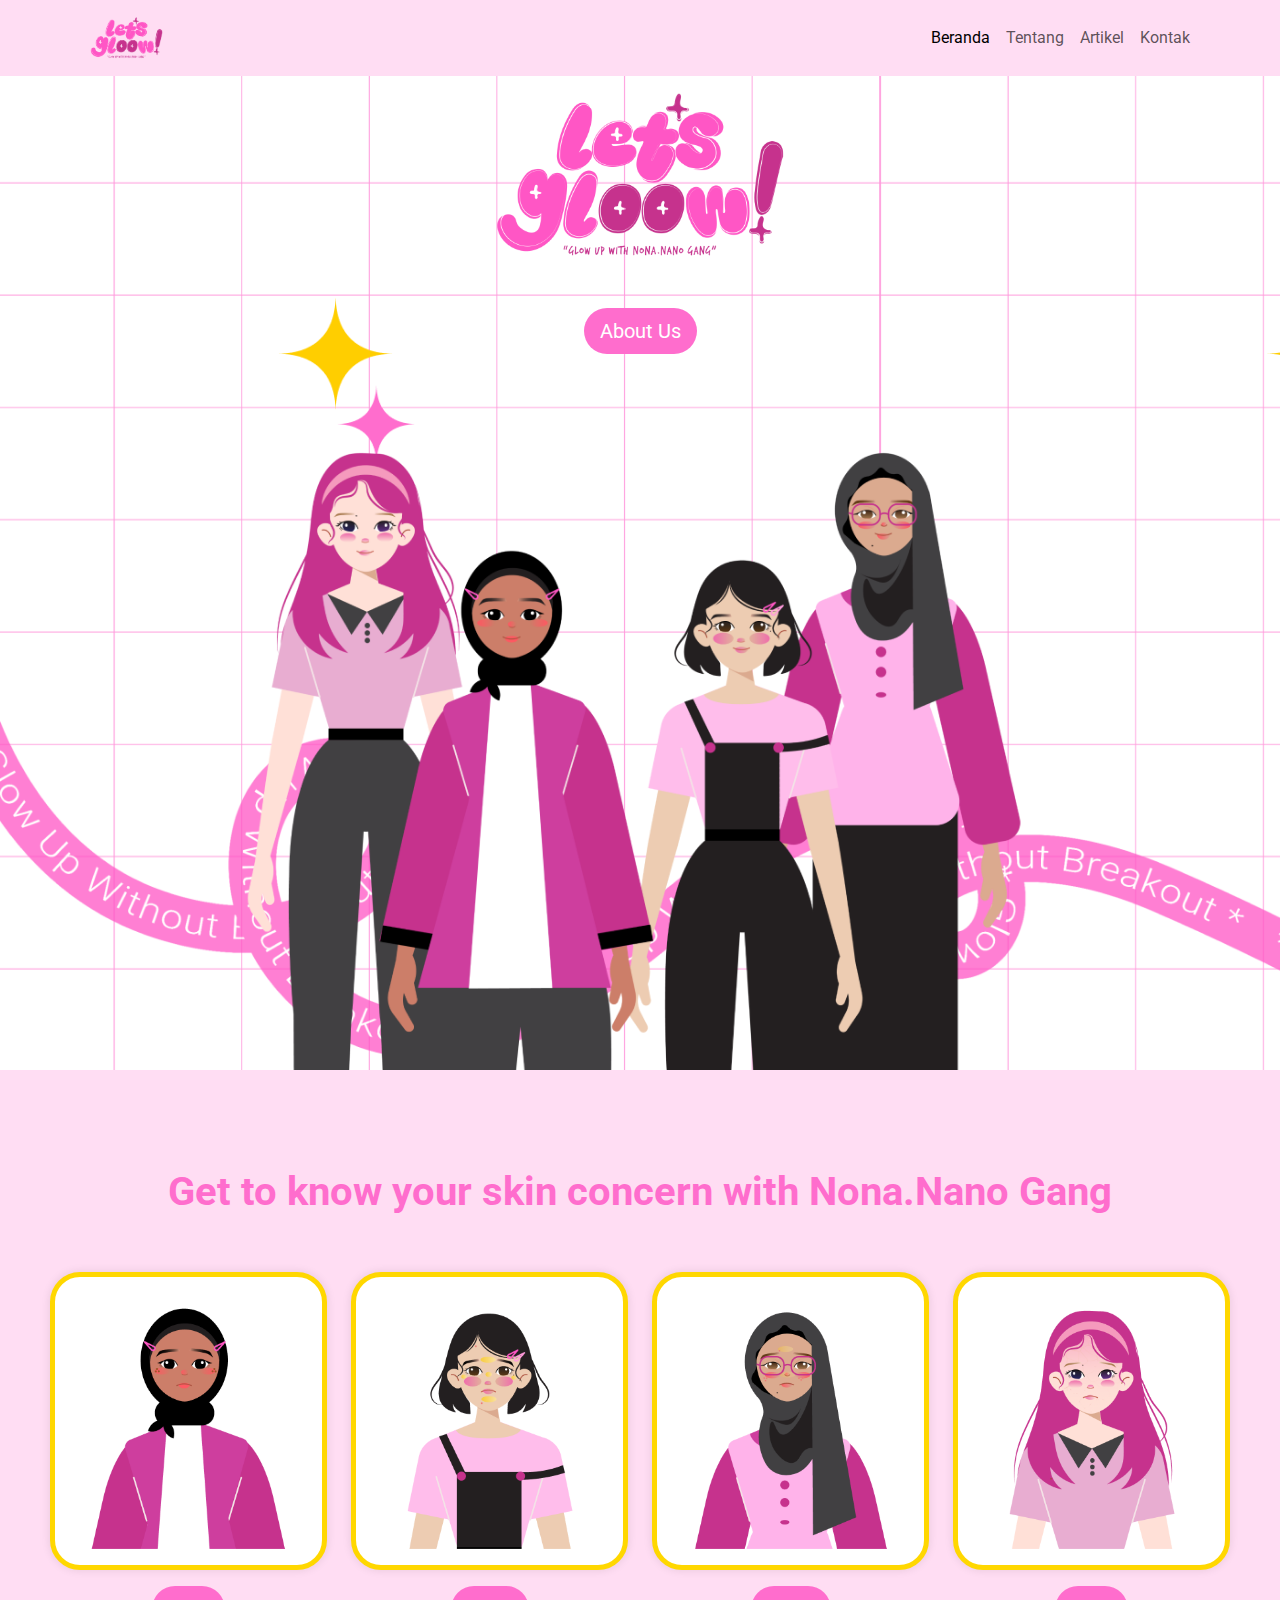
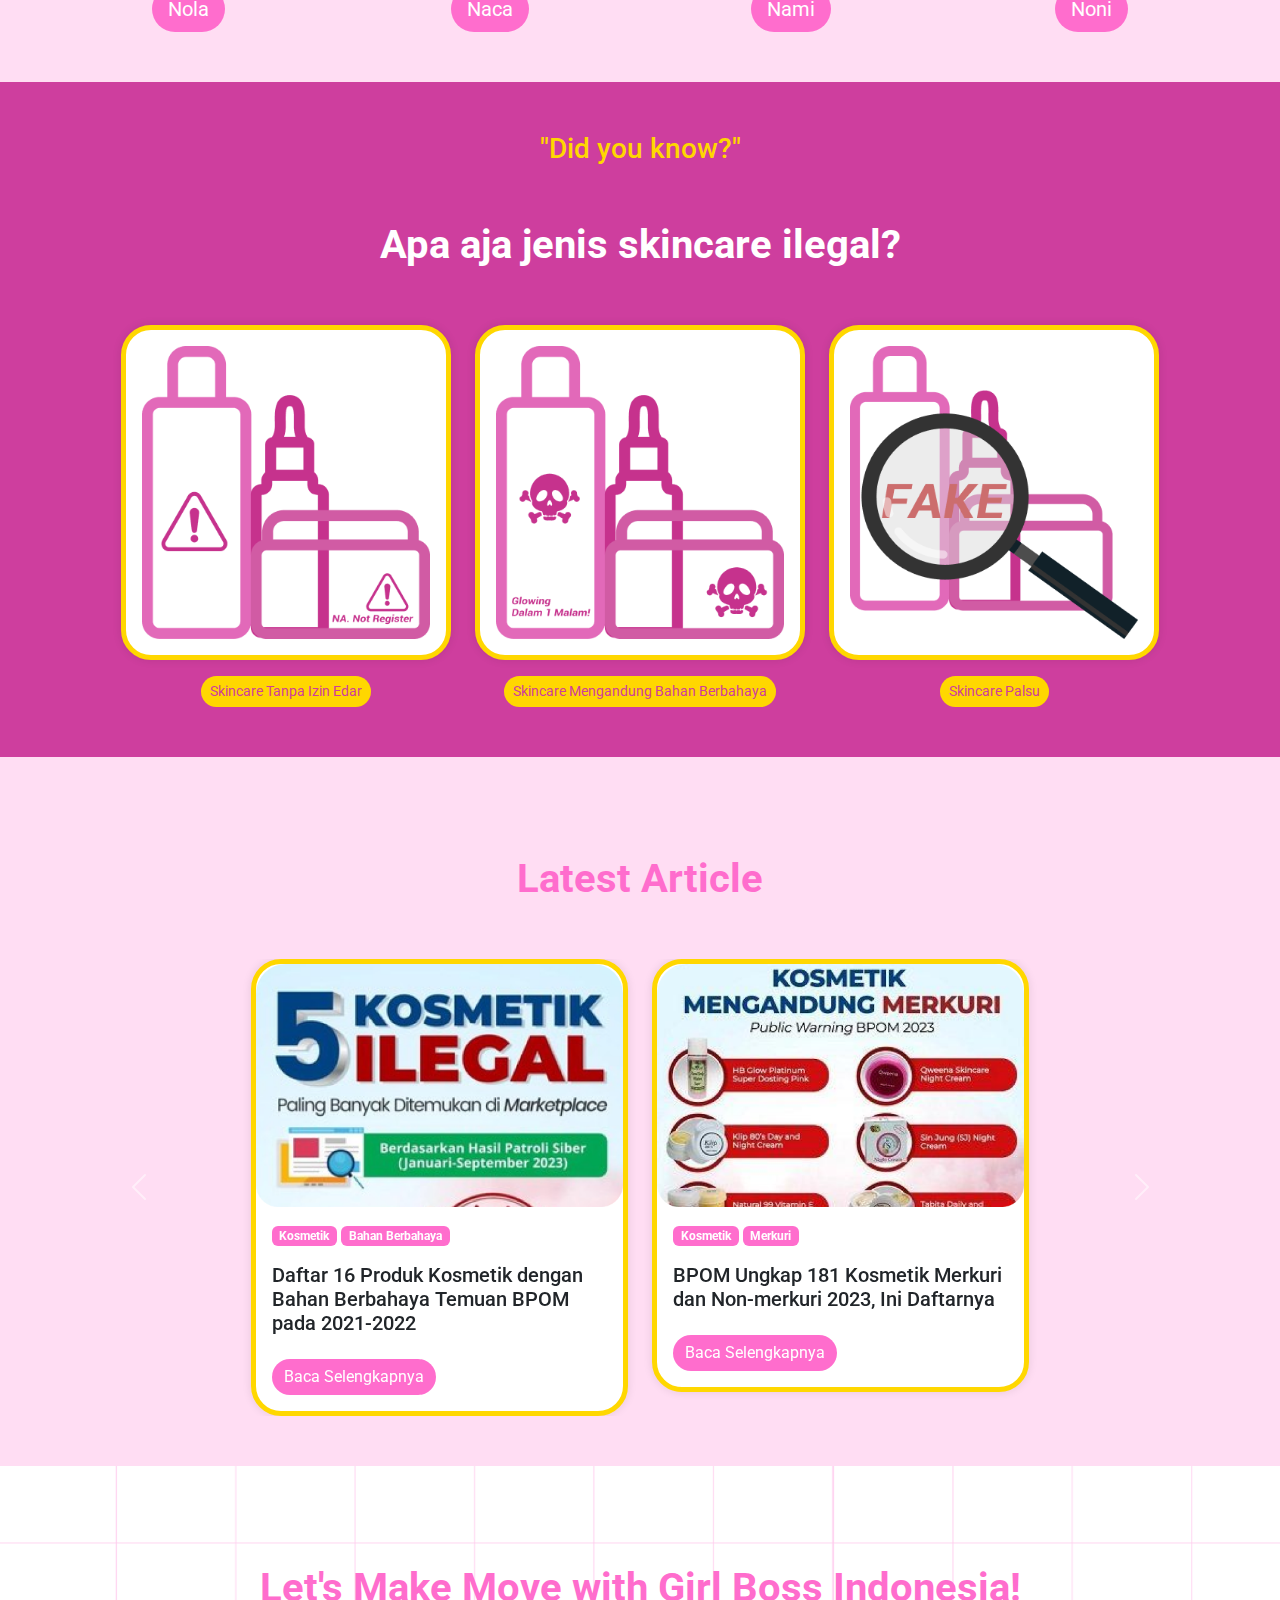
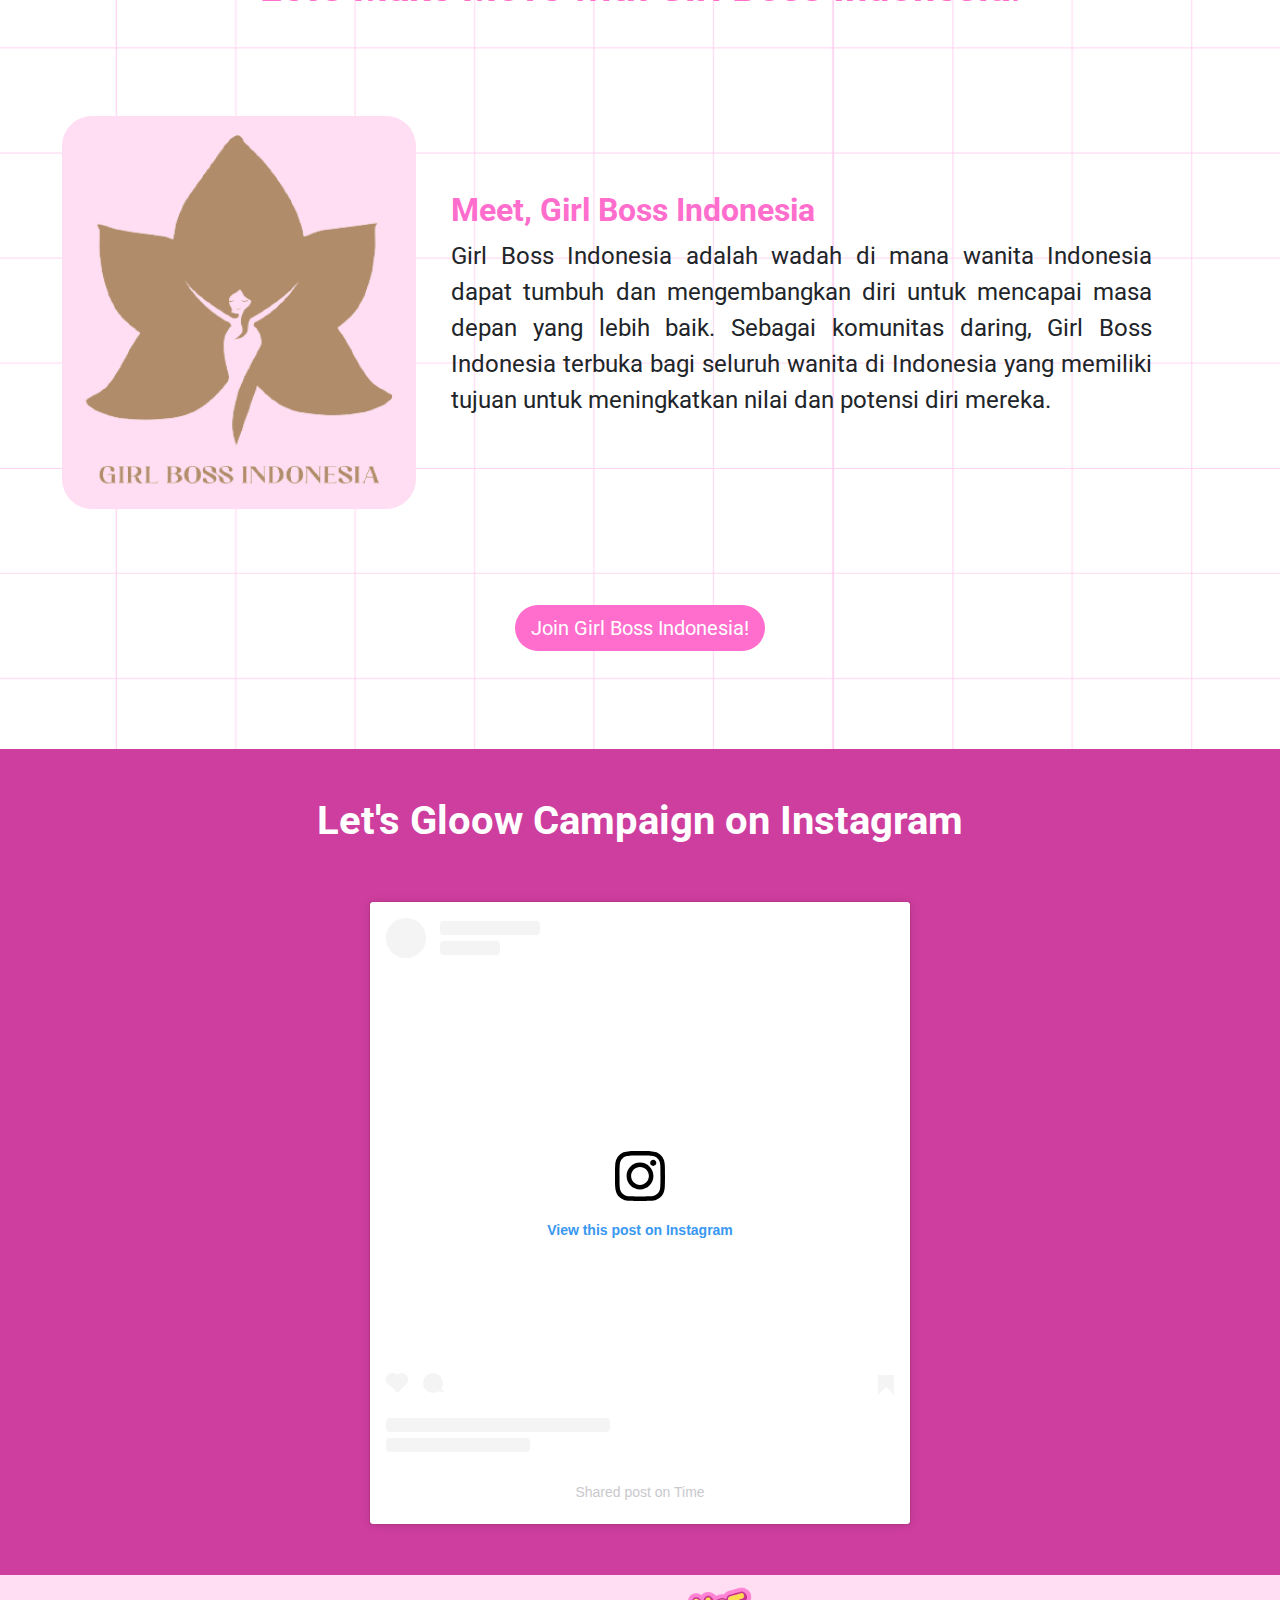
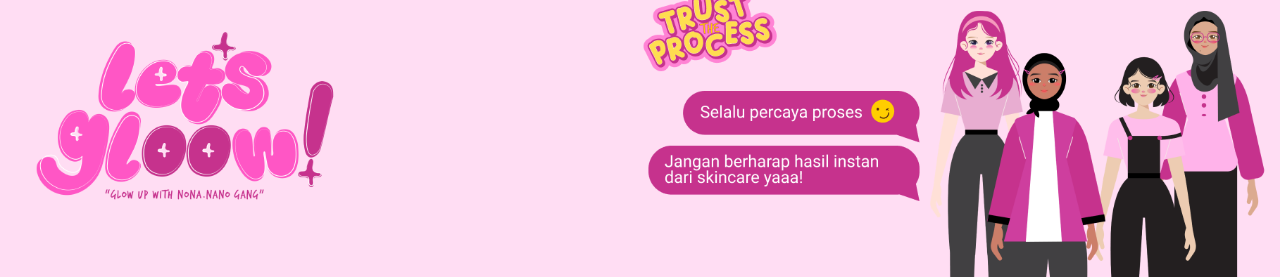
==== index.html @ 08733d03 "Initial Commit" ====
<!DOCTYPE html>
<html lang="en">

<head>
  <meta charset="UTF-8">
  <meta name="viewport" content="width=device-width, initial-scale=1.0">
  <title>Let's Gloow Campaign Website | Home</title>

  <!-- Bootstrap CSS -->
  <link href="https://cdn.jsdelivr.net/npm/bootstrap@5.3.3/dist/css/bootstrap.min.css" rel="stylesheet"
    integrity="sha384-QWTKZyjpPEjISv5WaRU9OFeRpok6YctnYmDr5pNlyT2bRjXh0JMhjY6hW+ALEwIH" crossorigin="anonymous">

  <!-- Custom CSS -->
  <link rel="stylesheet" href="assets/css/custom.css">
</head>

<body>
  <nav class="navbar bg-secondary navbar-expand-lg">
    <div class="container">
      <a class="navbar-brand" href="#">
        <img src="assets/images/logo.png" alt="Let's Gloow Campaign" height="50" class="d-inline-block align-top">
      </a>
      <button class="navbar-toggler" type="button" data-bs-toggle="collapse" data-bs-target="#navbarNavAltMarkup"
        aria-controls="navbarNavAltMarkup" aria-expanded="false" aria-label="Toggle navigation">
        <span class="navbar-toggler-icon"></span>
      </button>
      <div class="collapse navbar-collapse justify-content-end" id="navbarNavAltMarkup">
        <div class="navbar-nav">
          <a class="nav-link active" aria-current="page" href="#">Beranda</a>
          <a class="nav-link" href="/tentang.html">Tentang</a>
          <a class=" nav-link" href="#artikel">Artikel</a>
          <a class=" nav-link" href="/kontak.html">Kontak</a>
        </div>
      </div>
    </div>
  </nav>

  <div class="jumbotron d-flex flex-column justify-content-between" style="min-height: 100vh;">
    <div class="container d-flex flex-column justify-content-center align-items-center">
      <img src="assets/images/logo.png" alt="Let's Gloow Campaign" height="200" class="mb-3">
      <a class="btn btn-primary btn-lg mt-3" href="./tentang.html" role="button">About Us</a>
      <a href="#gang">
        <img src="assets/images/character.png" alt="Character" height="700" class="mt-3 align-self-end">
      </a>
    </div>
  </div>

  <div class="container-fluid bg-secondary" id="gang">
    <h1 class="text-center text-primary py-5"><strong>Get to know your skin concern with Nona.Nano Gang</strong>
    </h1>

    <div class="row row-cols-1 row-cols-md-4 g-4">
      <div class="col text-center">
        <div class="card">
          <div class="card-body">
            <a href="/nola.html">
              <img src="assets/images/nola.png" alt="Nola" class="card-img-top" height="100%">
          </div>
        </div>
        <a href="/nola.html" class="btn btn-primary btn-lg mt-3" role="button">Nola</a>
      </div>
      <div class="col text-center">
        <div class="card">
          <div class="card-body">
            <a href="/naca.html">
              <img src="assets/images/naca.png" alt="Naca" class="card-img-top" height="100%">
          </div>
        </div>
        <a href="/naca.html" class="btn btn-primary btn-lg mt-3" role="button">Naca</a>
      </div>
      <div class="col text-center">
        <div class="card">
          <div class="card-body">
            <a href="/nami.html">
              <img src="assets/images/nami.png" alt="Nami" class="card-img-top" height="100%">
          </div>
        </div>
        <a href="/nami.html" class="btn btn-primary btn-lg mt-3" role="button">Nami</a>
      </div>
      <div class="col text-center">
        <div class="card">
          <div class="card-body">
            <a href="/noni.html">
              <img src="assets/images/noni.png" alt="Noni" class="card-img-top" height="100%">
          </div>
        </div>
        <a href="/noni.html" class="btn btn-primary btn-lg mt-3" role="button">Noni</a>
      </div>
    </div>
  </div>

  <div class="container-fluid bg-dark" id="ilegal">
    <h3 class="text-center text-yellow">"Did you know?"</h3>
    <h1 class="text-center text-white py-5"><strong>Apa aja jenis skincare ilegal?</strong>
    </h1>

    <div class="d-flex justify-content-center">
      <div class="row justify-content-center">
        <div class="col-md-6 col-lg-4 text-center">
          <div class="card card-sm">
            <div class="card-body">
              <a href="/tanpa-izin-edar.html">
                <img src="assets/images/tanpa-izin-edar.png" alt="Skincare Tanpa Izin Edar"
                  class="card-img-top img-fluid" style="max-width: 18rem;">
            </div>
          </div>
          <a href="/tanpa-izin-edar.html" class="btn btn-yellow btn-sm mt-3" role="button">Skincare Tanpa Izin Edar</a>
        </div>
        <div class="col-md-6 col-lg-4 text-center">
          <div class="card card-sm">
            <div class="card-body">
              <a href="/bahan-berbahaya.html">
                <img src="assets/images/bahan-berbahaya.png" alt="Skincare Mengandung Bahan Berbahaya/Dilarang"
                  class="card-img-top img-fluid" style="max-width: 18rem;">
            </div>
          </div>
          <a href="/bahan-berbahaya.html" class="btn btn-yellow btn-sm mt-3" role="button">Skincare Mengandung Bahan
            Berbahaya</a>
        </div>
        <div class="col-md-6 col-lg-4 text-center">
          <div class="card">
            <div class="card-body">
              <a href="/palsu.html">
                <img src="assets/images/palsu.png" alt="Skincare Palsu" class="card-img-top img-fluid"
                  style="max-width: 18rem;">
            </div>
          </div>
          <a href="/palsu.html" class="btn btn-yellow btn-sm mt-3" role="button">Skincare Palsu</a>
        </div>
      </div>
    </div>
  </div>

  <div class="container-fluid bg-secondary" id="artikel">
    <h1 class="text-center text-primary py-5"><strong>Latest Article</strong>
    </h1>

    <div id="carousel" class="carousel slide" data-bs-ride="carousel">
      <div class="carousel-inner">
        <div class="carousel-item active">
          <div class="d-flex justify-content-center">
            <div class="row justify-content-center">
              <div class="col-md-6 col-lg-4">
                <div class=" card card-sm" style="width: 100%;">
                  <img src="assets/images/kosmetik-ilegal.png" class="card-img-top"
                    alt="Kosmetik Dengan Bahan Berbahaya" style="width: auto;">
                  <div class="card-body">
                    <span class="badge bg-primary">Kosmetik</span>
                    <span class="badge bg-primary">Bahan Berbahaya</span>
                    <h5 class="card-title mt-3">Daftar 16 Produk Kosmetik dengan Bahan Berbahaya Temuan BPOM pada
                      2021-2022
                    </h5>
                    <a href="https://www.liputan6.com/health/read/5097379/daftar-16-produk-kosmetik-dengan-bahan-berbahaya-temuan-bpom-pada-2021-2022"
                      class="btn btn-primary mt-3">Baca Selengkapnya</a>
                  </div>
                </div>
              </div>
              <div class="col-md-6 col-lg-4">
                <div class="card card-sm" style="width: 100%;">
                  <img src="assets/images/kosmetik-merkuri.png" class="card-img-top" alt="Kosmetik Mengandung Merkuri"
                    style="width: auto;">
                  <div class="card-body">
                    <span class="badge bg-primary">Kosmetik</span>
                    <span class="badge bg-primary">Merkuri</span>
                    <h5 class="card-title mt-3">BPOM Ungkap 181 Kosmetik Merkuri dan Non-merkuri 2023, Ini Daftarnya
                    </h5>
                    <a href="https://www.kompas.com/tren/read/2023/12/11/081500565/bpom-ungkap-181-kosmetik-merkuri-dan-non-merkuri-2023-ini-daftarnya?page=all"
                      class="btn btn-primary mt-3">Baca Selengkapnya</a>
                  </div>
                </div>
              </div>
            </div>
          </div>
        </div>
        <div class="carousel-item">
          <div class="d-flex justify-content-center">
            <div class="row justify-content-center">
              <div class="col-md-6 col-lg-4">
                <div class=" card card-sm" style="width: 100%;">
                  <img src="assets/images/steroid.jpeg" class="card-img-top" alt="Kosmetik Mengandung Steroid"
                    style="width: auto;">
                  <div class="card-body">
                    <span class="badge bg-primary">Kosmetik</span>
                    <span class="badge bg-primary">Steroid</span>
                    <h5 class="card-title mt-3">BPOM Sita Ribuan Kosmetik Berbahaya, Ada yang Mengandung Steroid
                    </h5>
                    <a href="https://www.cnnindonesia.com/gaya-hidup/20240404111552-255-1082727/bpom-sita-ribuan-kosmetik-berbahaya-ada-yang-mengandung-steroid"
                      class="btn btn-primary mt-3">Baca Selengkapnya</a>
                  </div>
                </div>
              </div>
              <div class="col-md-6 col-lg-4">
                <div class="card card-sm" style="width: 100%;">
                  <img src="assets/images/palsu.jpg" class="card-img-top" alt="Kosmetik Palsu/KW" style="width: auto;">
                  <div class="card-body">
                    <span class="badge bg-primary">Kosmetik</span>
                    <span class="badge bg-primary">Palsu</span>
                    <h5 class="card-title mt-3">Marak Kosmetik Ilegal, ini Cara Membedakan Kosmetik Palsu atau KW
                      Menurut BPOM
                    </h5>
                    <a href="https://bangka.tribunnews.com/2024/05/10/marak-kosmetik-ilegal-ini-cara-membedakan-kosmetik-palsu-atau-kw-menurut-bpom"
                      class="btn btn-primary mt-3">Baca Selengkapnya</a>
                  </div>
                </div>
              </div>
            </div>
          </div>
        </div>
      </div>
      <button class="carousel-control-prev" type="button" data-bs-target="#carousel" data-bs-slide="prev">
        <span class="carousel-control-prev-icon"></span>
        <span class="visually-hidden">Previous</span>
      </button>
      <button class="carousel-control-next" type="button" data-bs-target="#carousel" data-bs-slide="next">
        <span class="carousel-control-next-icon"></span>
        <span class="visually-hidden">Next</span>
      </button>
    </div>
  </div>

  <div class="container-fluid girlboss" id="girlboss">
    <header class="text-center p-5">
      <h1 class="text-primary"><strong>Let's Make Move with Girl Boss Indonesia!</strong></h1>
    </header>
    <div class="row justify-content-center align-items-center py-5">
      <div class="col-md-4 text-center">
        <img src="assets/images/girlboss.png" alt="Komunitas Girl Boss Indonesia" class="img-fluid img-girlboss">
      </div>
      <div class="col-md-8">
        <h3 class="text-primary" style="font-size: 2em;"><strong>Meet, Girl Boss Indonesia</strong></h3>
        <p style="font-size: 1.5em; text-align: justify; max-width: 90%;">Girl Boss Indonesia adalah wadah di mana
          wanita Indonesia
          dapat
          tumbuh
          dan
          mengembangkan diri untuk mencapai
          masa depan yang lebih baik. Sebagai komunitas daring, Girl Boss Indonesia terbuka bagi seluruh wanita di
          Indonesia yang memiliki tujuan untuk meningkatkan nilai dan potensi diri mereka.</p>
      </div>
    </div>
    <div class="row justify-content-center align-items-center py-5">
      <div class="col mx-auto text-center">
        <a href="https://instagram.com/id.girlboss" class="btn btn-primary btn-lg" role="button">Join Girl Boss
          Indonesia!</a>
      </div>
    </div>
  </div>

  <div class="centered-iframe">
    <h1 class="text-center text-white py-5"><strong>Let's Gloow Campaign on Instagram</strong>
    </h1>
    <blockquote class="instagram-media" data-instgrm-permalink="https://www.instagram.com/letsgloow.campaign/"
      data-instgrm-version="12"
      style=" background:#FFF; border:0; border-radius:3px; box-shadow:0 0 1px 0 rgba(0,0,0,0.5),0 1px 10px 0 rgba(0,0,0,0.15); margin: 1px; max-width:540px; min-width:326px; padding:0; width:99.375%; width:undefinedpx;height:undefinedpx;max-height:100%; width:undefinedpx;">
      <div style="padding:16px;"> <a id="main_link" href="https://www.instagram.com/letsgloow.campaign/"
          style=" background:#FFFFFF; line-height:0; padding:0 0; text-align:center; text-decoration:none; width:100%;"
          target="_blank">
          <div style=" display: flex; flex-direction: row; align-items: center;">
            <div
              style="background-color: #F4F4F4; border-radius: 50%; flex-grow: 0; height: 40px; margin-right: 14px; width: 40px;">
            </div>
            <div style="display: flex; flex-direction: column; flex-grow: 1; justify-content: center;">
              <div
                style=" background-color: #F4F4F4; border-radius: 4px; flex-grow: 0; height: 14px; margin-bottom: 6px; width: 100px;">
              </div>
              <div style=" background-color: #F4F4F4; border-radius: 4px; flex-grow: 0; height: 14px; width: 60px;">
              </div>
            </div>
          </div>
          <div style="padding: 19% 0;"></div>
          <div style="display:block; height:50px; margin:0 auto 12px; width:50px;"><svg width="50px" height="50px"
              viewBox="0 0 60 60" version="1.1" xmlns="https://www.w3.org/2000/svg"
              xmlns:xlink="https://www.w3.org/1999/xlink">
              <g stroke="none" stroke-width="1" fill="none" fill-rule="evenodd">
                <g transform="translate(-511.000000, -20.000000)" fill="#000000">
                  <g>
                    <path
                      d="M556.869,30.41 C554.814,30.41 553.148,32.076 553.148,34.131 C553.148,36.186 554.814,37.852 556.869,37.852 C558.924,37.852 560.59,36.186 560.59,34.131 C560.59,32.076 558.924,30.41 556.869,30.41 M541,60.657 C535.114,60.657 530.342,55.887 530.342,50 C530.342,44.114 535.114,39.342 541,39.342 C546.887,39.342 551.658,44.114 551.658,50 C551.658,55.887 546.887,60.657 541,60.657 M541,33.886 C532.1,33.886 524.886,41.1 524.886,50 C524.886,58.899 532.1,66.113 541,66.113 C549.9,66.113 557.115,58.899 557.115,50 C557.115,41.1 549.9,33.886 541,33.886 M565.378,62.101 C565.244,65.022 564.756,66.606 564.346,67.663 C563.803,69.06 563.154,70.057 562.106,71.106 C561.058,72.155 560.06,72.803 558.662,73.347 C557.607,73.757 556.021,74.244 553.102,74.378 C549.944,74.521 548.997,74.552 541,74.552 C533.003,74.552 532.056,74.521 528.898,74.378 C525.979,74.244 524.393,73.757 523.338,73.347 C521.94,72.803 520.942,72.155 519.894,71.106 C518.846,70.057 518.197,69.06 517.654,67.663 C517.244,66.606 516.755,65.022 516.623,62.101 C516.479,58.943 516.448,57.996 516.448,50 C516.448,42.003 516.479,41.056 516.623,37.899 C516.755,34.978 517.244,33.391 517.654,32.338 C518.197,30.938 518.846,29.942 519.894,28.894 C520.942,27.846 521.94,27.196 523.338,26.654 C524.393,26.244 525.979,25.756 528.898,25.623 C532.057,25.479 533.004,25.448 541,25.448 C548.997,25.448 549.943,25.479 553.102,25.623 C556.021,25.756 557.607,26.244 558.662,26.654 C560.06,27.196 561.058,27.846 562.106,28.894 C563.154,29.942 563.803,30.938 564.346,32.338 C564.756,33.391 565.244,34.978 565.378,37.899 C565.522,41.056 565.552,42.003 565.552,50 C565.552,57.996 565.522,58.943 565.378,62.101 M570.82,37.631 C570.674,34.438 570.167,32.258 569.425,30.349 C568.659,28.377 567.633,26.702 565.965,25.035 C564.297,23.368 562.623,22.342 560.652,21.575 C558.743,20.834 556.562,20.326 553.369,20.18 C550.169,20.033 549.148,20 541,20 C532.853,20 531.831,20.033 528.631,20.18 C525.438,20.326 523.257,20.834 521.349,21.575 C519.376,22.342 517.703,23.368 516.035,25.035 C514.368,26.702 513.342,28.377 512.574,30.349 C511.834,32.258 511.326,34.438 511.181,37.631 C511.035,40.831 511,41.851 511,50 C511,58.147 511.035,59.17 511.181,62.369 C511.326,65.562 511.834,67.743 512.574,69.651 C513.342,71.625 514.368,73.296 516.035,74.965 C517.703,76.634 519.376,77.658 521.349,78.425 C523.257,79.167 525.438,79.673 528.631,79.82 C531.831,79.965 532.853,80.001 541,80.001 C549.148,80.001 550.169,79.965 553.369,79.82 C556.562,79.673 558.743,79.167 560.652,78.425 C562.623,77.658 564.297,76.634 565.965,74.965 C567.633,73.296 568.659,71.625 569.425,69.651 C570.167,67.743 570.674,65.562 570.82,62.369 C570.966,59.17 571,58.147 571,50 C571,41.851 570.966,40.831 570.82,37.631">
                    </path>
                  </g>
                </g>
              </g>
            </svg></div>
          <div style="padding-top: 8px;">
            <div
              style=" color:#3897f0; font-family:Arial,sans-serif; font-size:14px; font-style:normal; font-weight:550; line-height:18px;">
              View this post on Instagram</div>
          </div>
          <div style="padding: 12.5% 0;"></div>
          <div style="display: flex; flex-direction: row; margin-bottom: 14px; align-items: center;">
            <div>
              <div
                style="background-color: #F4F4F4; border-radius: 50%; height: 12.5px; width: 12.5px; transform: translateX(0px) translateY(7px);">
              </div>
              <div
                style="background-color: #F4F4F4; height: 12.5px; transform: rotate(-45deg) translateX(3px) translateY(1px); width: 12.5px; flex-grow: 0; margin-right: 14px; margin-left: 2px;">
              </div>
              <div
                style="background-color: #F4F4F4; border-radius: 50%; height: 12.5px; width: 12.5px; transform: translateX(9px) translateY(-18px);">
              </div>
            </div>
            <div style="margin-left: 8px;">
              <div style=" background-color: #F4F4F4; border-radius: 50%; flex-grow: 0; height: 20px; width: 20px;">
              </div>
              <div
                style=" width: 0; height: 0; border-top: 2px solid transparent; border-left: 6px solid #f4f4f4; border-bottom: 2px solid transparent; transform: translateX(16px) translateY(-4px) rotate(30deg)">
              </div>
            </div>
            <div style="margin-left: auto;">
              <div
                style=" width: 0px; border-top: 8px solid #F4F4F4; border-right: 8px solid transparent; transform: translateY(16px);">
              </div>
              <div
                style=" background-color: #F4F4F4; flex-grow: 0; height: 12px; width: 16px; transform: translateY(-4px);">
              </div>
              <div
                style=" width: 0; height: 0; border-top: 8px solid #F4F4F4; border-left: 8px solid transparent; transform: translateY(-4px) translateX(8px);">
              </div>
            </div>
          </div>
          <div
            style="display: flex; flex-direction: column; flex-grow: 1; justify-content: center; margin-bottom: 24px;">
            <div
              style=" background-color: #F4F4F4; border-radius: 4px; flex-grow: 0; height: 14px; margin-bottom: 6px; width: 224px;">
            </div>
            <div style=" background-color: #F4F4F4; border-radius: 4px; flex-grow: 0; height: 14px; width: 144px;">
            </div>
          </div>
        </a>
        <p
          style=" color:#c9c8cd; font-family:Arial,sans-serif; font-size:14px; line-height:17px; margin-bottom:0; margin-top:8px; overflow:hidden; padding:8px 0 7px; text-align:center; text-overflow:ellipsis; white-space:nowrap;">
          <a href="https://www.instagram.com/letsgloow.campaign/"
            style=" color:#c9c8cd; font-family:Arial,sans-serif; font-size:14px; font-style:normal; font-weight:normal; line-height:17px; text-decoration:none;"
            target="_blank">Shared post</a> on <time
            style=" font-family:Arial,sans-serif; font-size:14px; line-height:17px;">Time</time>
        </p>
      </div>
    </blockquote>
    <script async src="https://www.instagram.com/embed.js"></script>
    <div style="overflow: auto; position: absolute; height: 0pt; width: 0pt;"><a
        href="https://instaembedcode.com/">Instagram embed code generator</a></div>
    <script type="text/javascript" src="https://instaembedcode.com/in.js"></script>
  </div>
  <style>
    .boxes3 {
      height: 175px;
      width: 153px;
    }

    #n img {
      max-height: none !important;
      max-width: none !important;
      background: none !important
    }

    #inst i {
      max-height: none !important;
      max-width: none !important;
      background: none !important
    }
  </style>

  <footer class="bg-secondary text-center" id="footer">
    <img src="assets/images/bg-footer.png" alt="Footer" class="img-fluid align-bottom">
  </footer>

  <script src=" https://cdn.jsdelivr.net/npm/bootstrap@5.3.3/dist/js/bootstrap.bundle.min.js"
    integrity="sha384-YvpcrYf0tY3lHB60NNkmXc5s9fDVZLESaAA55NDzOxhy9GkcIdslK1eN7N6jIeHz" crossorigin="anonymous">
    </script>
</body>

</html>
---- assets/css/custom.css ----
/* Custom CSS */

/* Font */
@import url('https://fonts.googleapis.com/css2?family=Roboto:ital,wght@0,100;0,300;0,400;0,500;0,700;0,900;1,100;1,300;1,400;1,500;1,700;1,900&display=swap');

body {
  font-family: "Roboto", sans-serif;
}

/* Primary Color */
:root {
  --primary-color: #FF6DCD;
}

/* Secondary Color */
:root {
  --secondary-color: #FFDDF3;
}

/* Darker Color */
:root {
  --dark-color: #CE3E9E;
}

/* Background Primary */
.bg-primary {
  background-color: var(--primary-color) !important;
}

/* Background Secondary */
.bg-secondary {
  background-color: var(--secondary-color) !important;
}

/* Background Darker */
.bg-dark {
  background-color: #CE3E9E !important;
}

/* Primary Button (Replace bootstrap btn-primary) */
.btn-primary {
  background-color: var(--primary-color) !important;
  color: #fff !important;
  border: #FF6DCD !important;
}

/* Secondary Button (Replace bootstrap btn-secondary) */
.btn-secondary {
  background-color: var(--secondary-color) !important;
  color: var(--primary-color) !important;
  border: var(--primary-color) !important;
}

/* White Button (Replace bootstrap btn-light) */
.btn-light {
  background-color: #fff !important;
  color: var(--primary-color) !important;
  border: var(--primary-color) !important;
}

.btn-yellow {
  background-color: #FFD700 !important;
  color: var(--dark-color) !important;
}

.text-primary {
  color: var(--primary-color) !important;
}

.text-secondary {
  color: var(--secondary-color) !important;
}

.text-yellow {
  color: #FFD700 !important;
}

.text-dark {
  color: #CE3E9E !important;
}

.jumbotron {
  background-image: url('../images/bg-jumbotron.png');
  background-size: cover;
  color: #fff;
  text-align: center;
  min-height: auto;
  display: flex;
  justify-content: center;
  align-items: center;
}

.container-fluid {
  padding: 50px 50px;
}

.card {
  border: 5px solid #FFD700;
  border-radius: 30px;
  box-shadow: 0 0 10px rgba(0, 0, 0, 0.1);
}

.card-girlboss {
  border: 5px solid #FF6DCD;
  border-radius: 30px;
  box-shadow: 0 0 10px rgba(0, 0, 0, 0.1);
}

/* change all btn border radius */

.btn {
  border-radius: 30px !important;
}

.card-img-top {
  border-top-left-radius: 30px;
  border-top-right-radius: 30px;
}

.girlboss {
  background-image: url('../images/bg-girlboss.png');
  background-size: cover;
}

.img-girlboss {
  border-radius: 30px;
  background-color: #FFDDF3;
}

.about-us {
  background-image: url('../images/about-us.png');
  background-size: cover;
  background-attachment: scroll;
  min-height: 100vh;
  display: flex;
  justify-content: center;
  align-items: center;
}

.card-about {
  border: 0;
  width: 75%;
}

.card-about .card-header {
  background-color: #FF6DCD;
  color: #FFF;
  border-top-left-radius: 22px;
  border-top-right-radius: 22px;
  font-size: 2em;
  font-style: italic;
  border: 0;
}

.card-about .card-body {
  background-color: #FFF;
  color: #FF6DCD;
  font-weight: 500;
  border-bottom-left-radius: 22px;
  border-bottom-right-radius: 22px;
}

.centered-iframe {
  display: flex;
  flex-direction: column;
  justify-content: center;
  align-items: center;
  background-color: #CE3E9E;
  padding-bottom: 50px;
}

blockquote.instagram-media {
  margin: auto;
}

.rounded-circle {
  border-radius: 50%;
  border: 8px solid #FF6DCD;
}
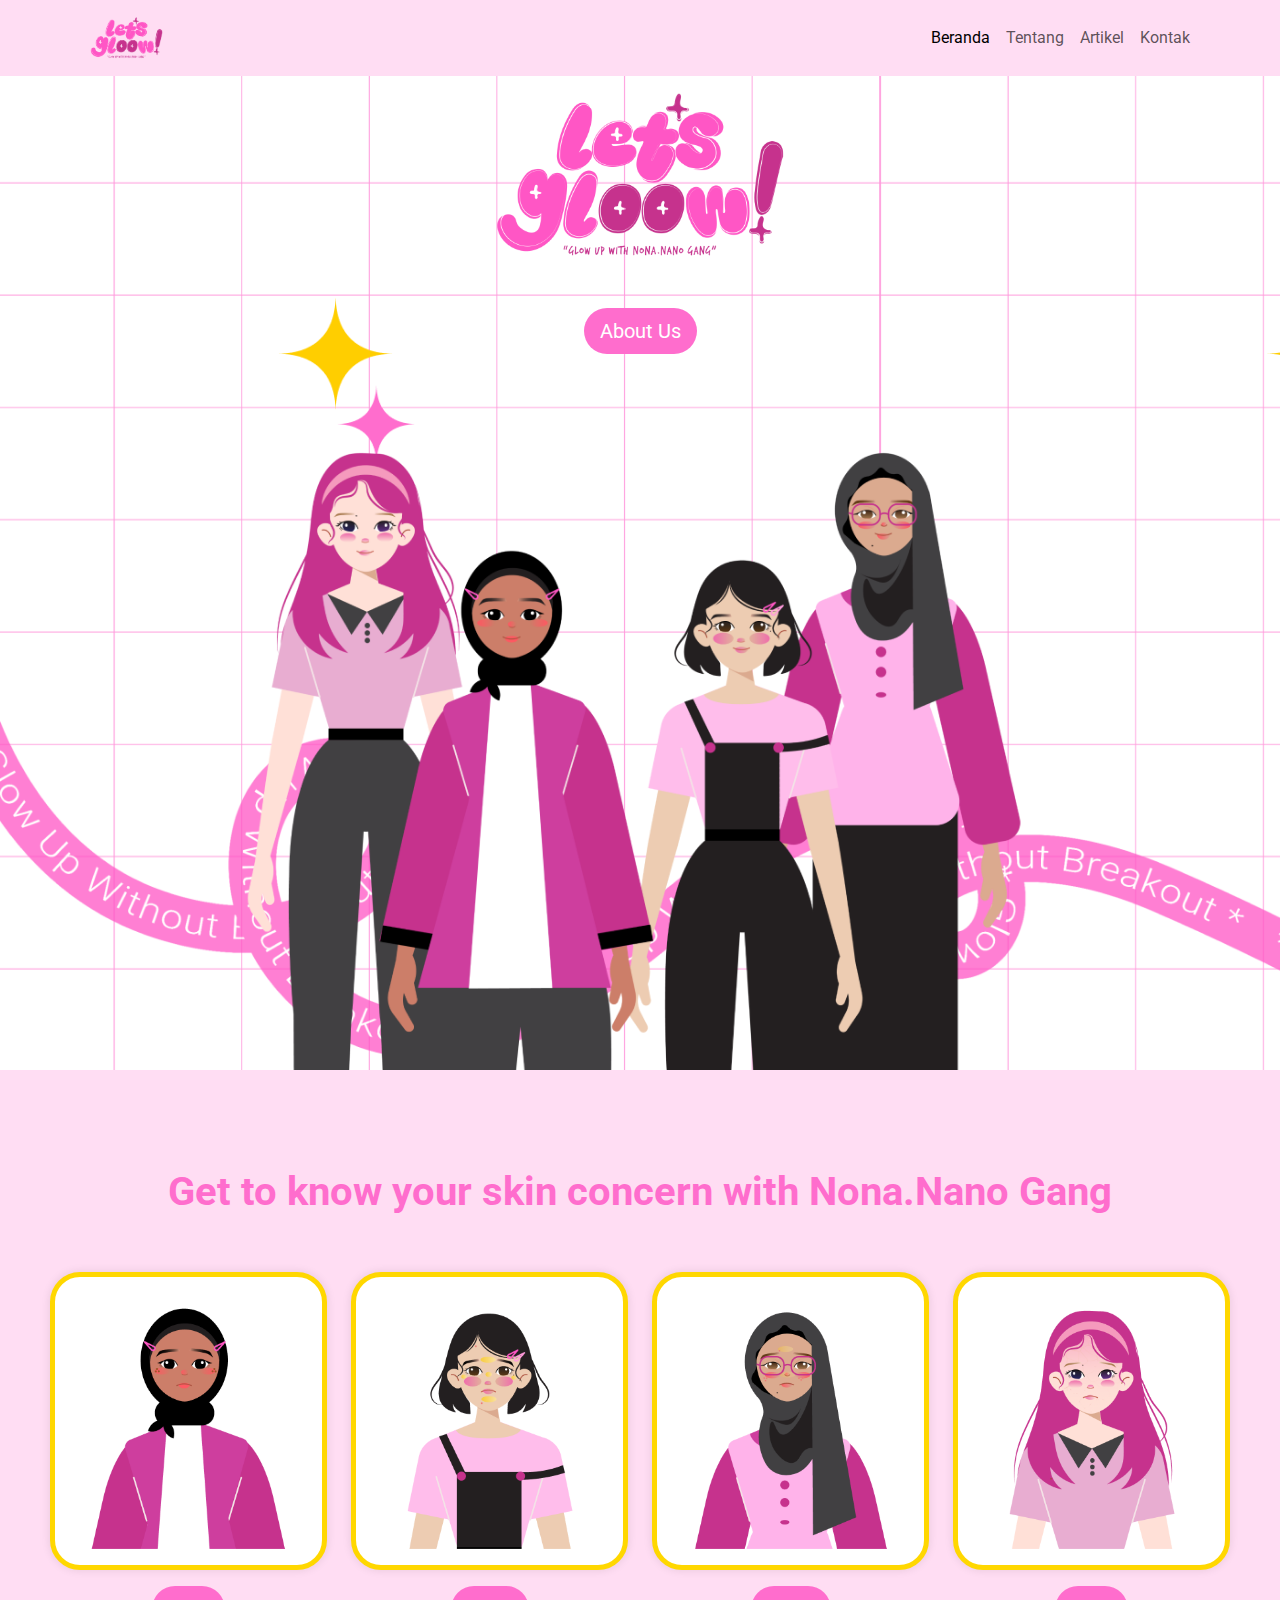
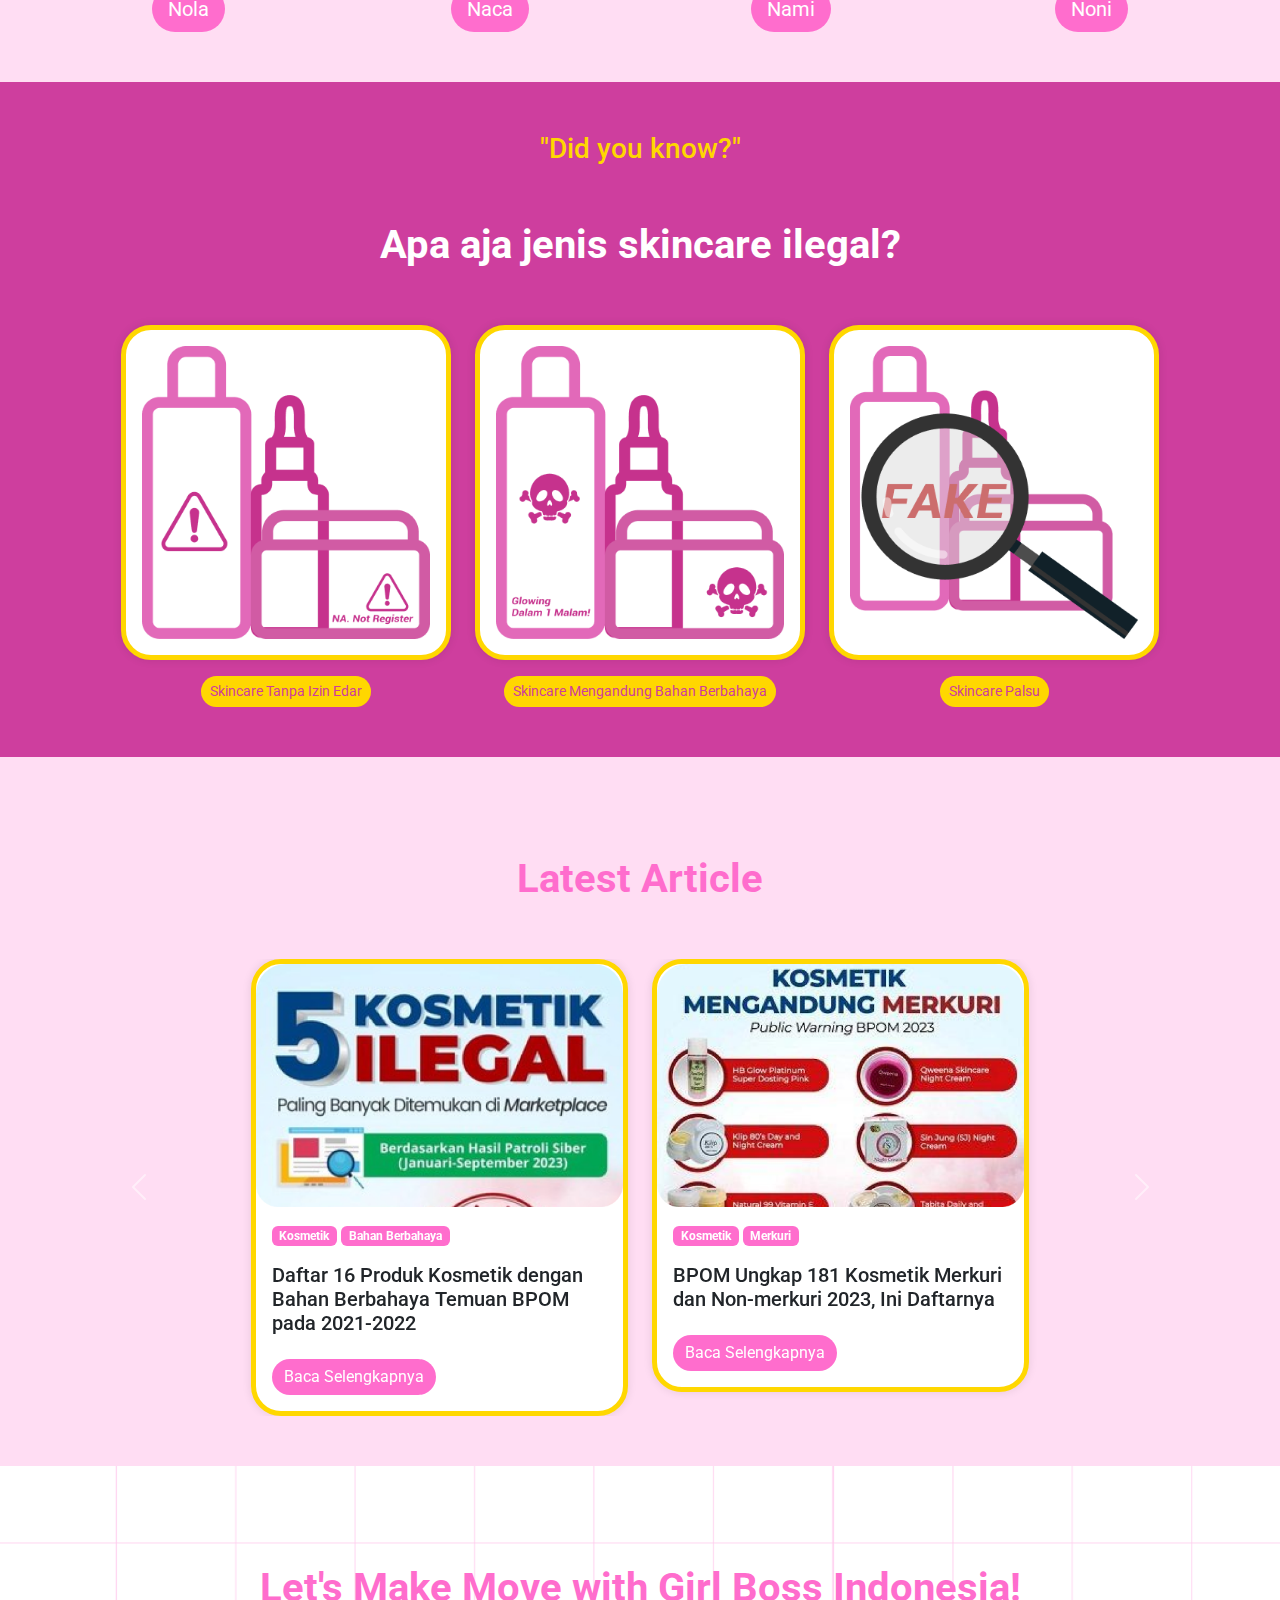
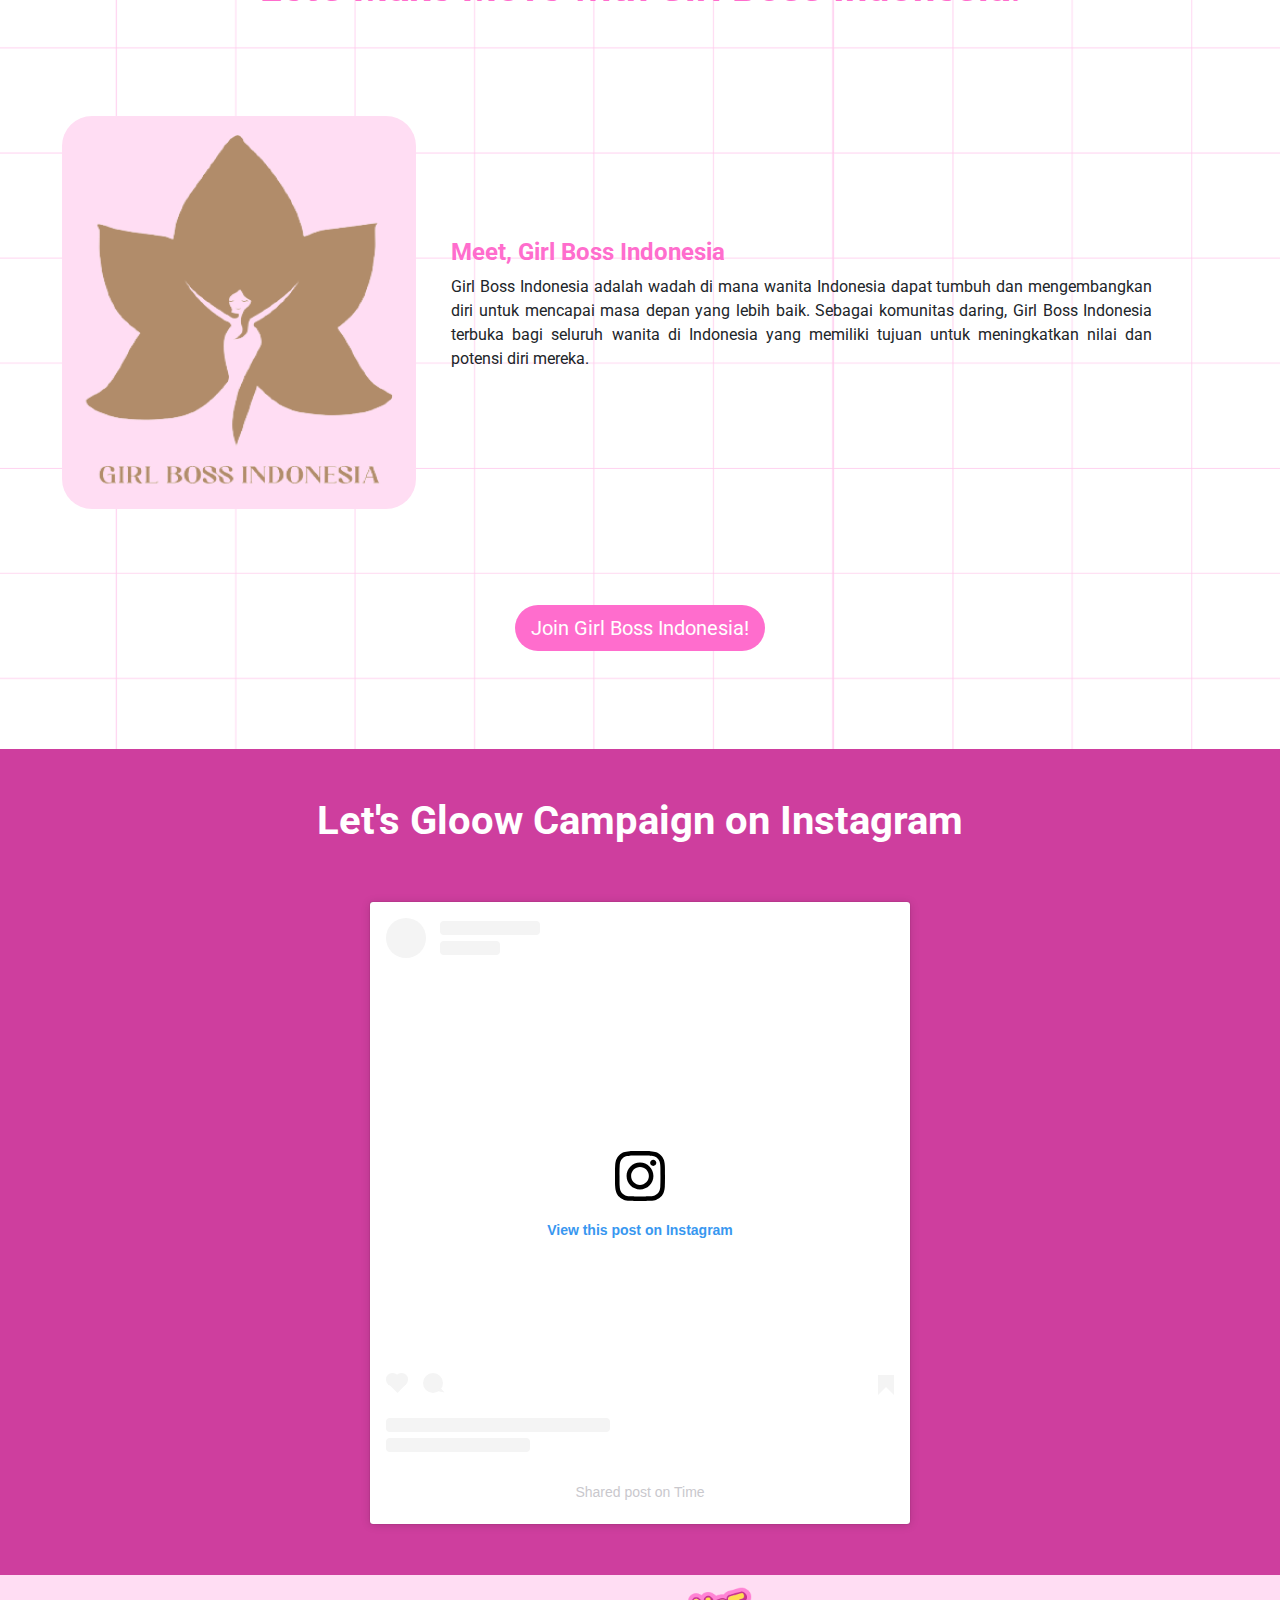
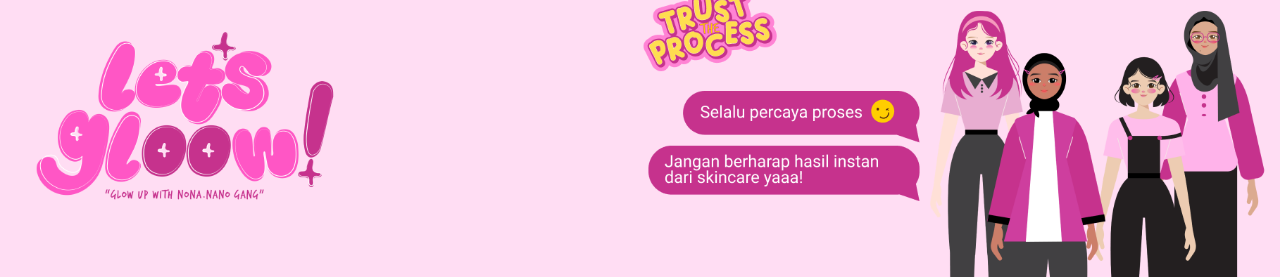
==== commit 26c1ad1d: "Update index.html" ====
--- a/index.html
+++ b/index.html
@@ -227,8 +227,8 @@
         <img src="assets/images/girlboss.png" alt="Komunitas Girl Boss Indonesia" class="img-fluid img-girlboss">
       </div>
       <div class="col-md-8">
-        <h3 class="text-primary" style="font-size: 2em;"><strong>Meet, Girl Boss Indonesia</strong></h3>
-        <p style="font-size: 1.5em; text-align: justify; max-width: 90%;">Girl Boss Indonesia adalah wadah di mana
+        <h3 class="text-primary" style="font-size: 1.5em;"><strong>Meet, Girl Boss Indonesia</strong></h3>
+        <p style="font-size: 1em; text-align: justify; max-width: 90%;">Girl Boss Indonesia adalah wadah di mana
           wanita Indonesia
           dapat
           tumbuh
@@ -337,9 +337,6 @@
       </div>
     </blockquote>
     <script async src="https://www.instagram.com/embed.js"></script>
-    <div style="overflow: auto; position: absolute; height: 0pt; width: 0pt;"><a
-        href="https://instaembedcode.com/">Instagram embed code generator</a></div>
-    <script type="text/javascript" src="https://instaembedcode.com/in.js"></script>
   </div>
   <style>
     .boxes3 {
